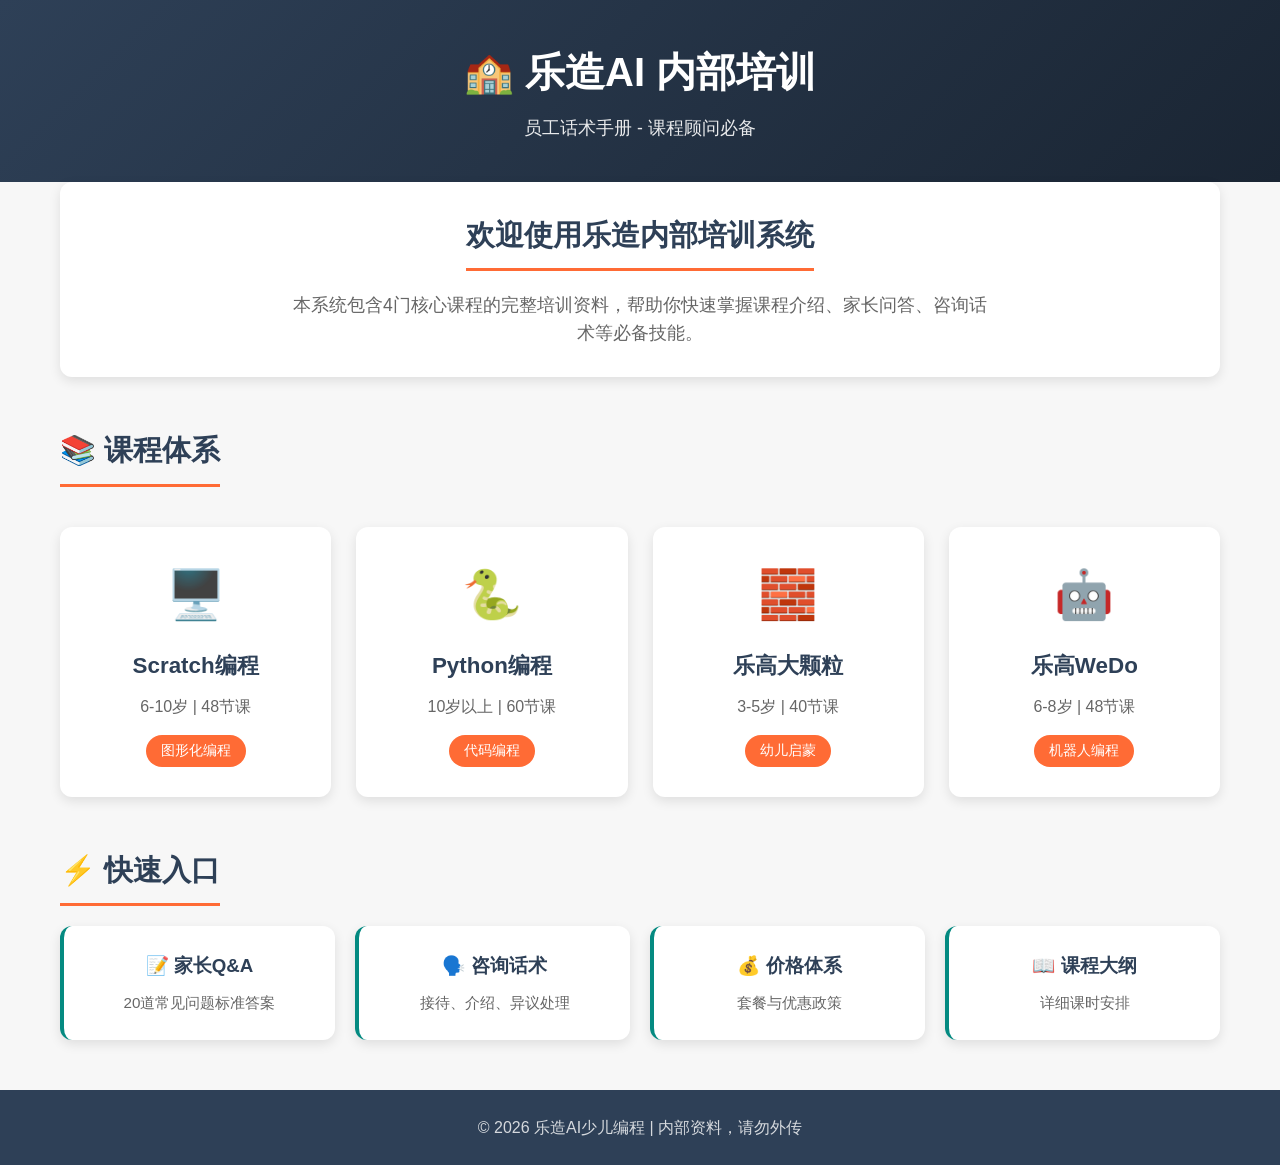
==== index.html @ b11a0d3a "Initial commit: 乐造AI内部培训话术网页" ====
<!DOCTYPE html>
<html lang="zh-CN">
<head>
    <meta charset="UTF-8">
    <meta name="viewport" content="width=device-width, initial-scale=1.0">
    <title>乐造内部培训 - 员工话术手册</title>
    <link rel="stylesheet" href="styles.css">
</head>
<body>
    <header class="header">
        <div class="container">
            <h1>🏫 乐造AI 内部培训</h1>
            <p class="subtitle">员工话术手册 - 课程顾问必备</p>
        </div>
    </header>

    <main class="container">
        <section class="intro">
            <h2>欢迎使用乐造内部培训系统</h2>
            <p>本系统包含4门核心课程的完整培训资料，帮助你快速掌握课程介绍、家长问答、咨询话术等必备技能。</p>
        </section>

        <section class="courses">
            <h2>📚 课程体系</h2>
            <div class="course-grid">
                <a href="scratch.html" class="course-card">
                    <div class="course-icon">🖥️</div>
                    <h3>Scratch编程</h3>
                    <p>6-10岁 | 48节课</p>
                    <span class="tag">图形化编程</span>
                </a>
                <a href="python.html" class="course-card">
                    <div class="course-icon">🐍</div>
                    <h3>Python编程</h3>
                    <p>10岁以上 | 60节课</p>
                    <span class="tag">代码编程</span>
                </a>
                <a href="lego-duplo.html" class="course-card">
                    <div class="course-icon">🧱</div>
                    <h3>乐高大颗粒</h3>
                    <p>3-5岁 | 40节课</p>
                    <span class="tag">幼儿启蒙</span>
                </a>
                <a href="lego-wedo.html" class="course-card">
                    <div class="course-icon">🤖</div>
                    <h3>乐高WeDo</h3>
                    <p>6-8岁 | 48节课</p>
                    <span class="tag">机器人编程</span>
                </a>
            </div>
        </section>

        <section class="quick-links">
            <h2>⚡ 快速入口</h2>
            <div class="link-grid">
                <div class="link-card">
                    <h3>📝 家长Q&A</h3>
                    <p>20道常见问题标准答案</p>
                </div>
                <div class="link-card">
                    <h3>🗣️ 咨询话术</h3>
                    <p>接待、介绍、异议处理</p>
                </div>
                <div class="link-card">
                    <h3>💰 价格体系</h3>
                    <p>套餐与优惠政策</p>
                </div>
                <div class="link-card">
                    <h3>📖 课程大纲</h3>
                    <p>详细课时安排</p>
                </div>
            </div>
        </section>
    </main>

    <footer class="footer">
        <div class="container">
            <p>© 2026 乐造AI少儿编程 | 内部资料，请勿外传</p>
        </div>
    </footer>
</body>
</html>
---- styles.css ----
* {
    margin: 0;
    padding: 0;
    box-sizing: border-box;
}

:root {
    --primary: #FF6B35;
    --secondary: #2E4057;
    --accent: #048A81;
    --light: #F7F7F7;
    --dark: #333;
    --gray: #666;
    --shadow: 0 4px 12px rgba(0,0,0,0.1);
}

body {
    font-family: "Microsoft YaHei", "PingFang SC", sans-serif;
    line-height: 1.6;
    color: var(--dark);
    background: var(--light);
}

.container {
    max-width: 1200px;
    margin: 0 auto;
    padding: 0 20px;
}

/* Header */
.header {
    background: linear-gradient(135deg, var(--secondary) 0%, #1a2533 100%);
    color: white;
    padding: 40px 0;
    text-align: center;
}

.header h1 {
    font-size: 2.5rem;
    margin-bottom: 10px;
}

.header .subtitle {
    font-size: 1.1rem;
    opacity: 0.9;
}

/* Main */
main {
    padding: 40px 20px;
}

section {
    margin-bottom: 50px;
}

section h2 {
    font-size: 1.8rem;
    color: var(--secondary);
    margin-bottom: 20px;
    padding-bottom: 10px;
    border-bottom: 3px solid var(--primary);
    display: inline-block;
}

/* Intro */
.intro {
    background: white;
    padding: 30px;
    border-radius: 12px;
    box-shadow: var(--shadow);
    text-align: center;
}

.intro p {
    color: var(--gray);
    font-size: 1.1rem;
    max-width: 700px;
    margin: 0 auto;
}

/* Course Grid */
.course-grid {
    display: grid;
    grid-template-columns: repeat(auto-fit, minmax(250px, 1fr));
    gap: 25px;
    margin-top: 20px;
}

.course-card {
    background: white;
    padding: 30px;
    border-radius: 12px;
    box-shadow: var(--shadow);
    text-decoration: none;
    color: inherit;
    transition: transform 0.3s, box-shadow 0.3s;
    text-align: center;
}

.course-card:hover {
    transform: translateY(-5px);
    box-shadow: 0 8px 25px rgba(0,0,0,0.15);
}

.course-icon {
    font-size: 3rem;
    margin-bottom: 15px;
}

.course-card h3 {
    font-size: 1.4rem;
    color: var(--secondary);
    margin-bottom: 10px;
}

.course-card p {
    color: var(--gray);
    margin-bottom: 15px;
}

.tag {
    display: inline-block;
    background: var(--primary);
    color: white;
    padding: 5px 15px;
    border-radius: 20px;
    font-size: 0.85rem;
}

/* Quick Links */
.link-grid {
    display: grid;
    grid-template-columns: repeat(auto-fit, minmax(200px, 1fr));
    gap: 20px;
}

.link-card {
    background: white;
    padding: 25px;
    border-radius: 12px;
    box-shadow: var(--shadow);
    text-align: center;
    border-left: 4px solid var(--accent);
}

.link-card h3 {
    color: var(--secondary);
    margin-bottom: 10px;
}

.link-card p {
    color: var(--gray);
    font-size: 0.95rem;
}

/* Footer */
.footer {
    background: var(--secondary);
    color: white;
    text-align: center;
    padding: 25px 0;
    margin-top: 50px;
}

.footer p {
    opacity: 0.8;
}

/* Course Detail Page */
.nav-bar {
    background: white;
    padding: 15px 0;
    box-shadow: 0 2px 8px rgba(0,0,0,0.08);
    position: sticky;
    top: 0;
    z-index: 100;
}

.nav-bar .container {
    display: flex;
    justify-content: space-between;
    align-items: center;
}

.nav-links {
    display: flex;
    gap: 20px;
}

.nav-links a {
    text-decoration: none;
    color: var(--secondary);
    font-weight: 500;
    padding: 8px 15px;
    border-radius: 6px;
    transition: background 0.2s;
}

.nav-links a:hover,
.nav-links a.active {
    background: var(--primary);
    color: white;
}

.back-link {
    color: var(--primary);
    text-decoration: none;
    font-weight: 500;
}

.back-link:hover {
    text-decoration: underline;
}

/* Content Sections */
.content-section {
    background: white;
    padding: 30px;
    border-radius: 12px;
    box-shadow: var(--shadow);
    margin-bottom: 30px;
}

.content-section h2 {
    font-size: 1.5rem;
    color: var(--secondary);
    margin-bottom: 20px;
    padding-bottom: 10px;
    border-bottom: 2px solid var(--accent);
}

.content-section h3 {
    font-size: 1.2rem;
    color: var(--primary);
    margin: 25px 0 15px;
}

/* Tables */
table {
    width: 100%;
    border-collapse: collapse;
    margin: 15px 0;
}

th, td {
    padding: 12px 15px;
    text-align: left;
    border-bottom: 1px solid #eee;
}

th {
    background: var(--secondary);
    color: white;
    font-weight: 500;
}

tr:hover {
    background: #f9f9f9;
}

/* QA List */
.qa-item {
    margin-bottom: 20px;
    padding: 20px;
    background: var(--light);
    border-radius: 8px;
    border-left: 4px solid var(--accent);
}

.qa-item .question {
    font-weight: 600;
    color: var(--secondary);
    margin-bottom: 10px;
}

.qa-item .answer {
    color: var(--gray);
    line-height: 1.8;
}

/* Speech Cards */
.speech-card {
    background: #fff9f0;
    padding: 20px;
    border-radius: 8px;
    margin-bottom: 15px;
    border-left: 4px solid var(--primary);
}

.speech-card h4 {
    color: var(--primary);
    margin-bottom: 10px;
}

.speech-card p {
    color: var(--gray);
    font-style: italic;
}

/* Tags */
.tag-blue { background: #3498db; }
.tag-green { background: #27ae60; }
.tag-purple { background: #9b59b6; }
.tag-orange { background: #e67e22; }

/* Price Cards */
.price-grid {
    display: grid;
    grid-template-columns: repeat(auto-fit, minmax(200px, 1fr));
    gap: 20px;
}

.price-card {
    background: white;
    padding: 25px;
    border-radius: 12px;
    box-shadow: var(--shadow);
    text-align: center;
    border: 2px solid transparent;
    transition: border-color 0.3s;
}

.price-card:hover {
    border-color: var(--primary);
}

.price-card.featured {
    border-color: var(--primary);
    position: relative;
}

.price-card.featured::before {
    content: "推荐";
    position: absolute;
    top: -12px;
    left: 50%;
    transform: translateX(-50%);
    background: var(--primary);
    color: white;
    padding: 3px 15px;
    border-radius: 12px;
    font-size: 0.8rem;
}

.price-card h3 {
    color: var(--secondary);
    margin-bottom: 10px;
}

.price-card .price {
    font-size: 2rem;
    color: var(--primary);
    font-weight: bold;
    margin: 15px 0;
}

.price-card .price span {
    font-size: 1rem;
    color: var(--gray);
}

.price-card ul {
    list-style: none;
    text-align: left;
    margin: 15px 0;
}

.price-card li {
    padding: 8px 0;
    border-bottom: 1px solid #eee;
    color: var(--gray);
}

.price-card li::before {
    content: "✓ ";
    color: var(--accent);
    font-weight: bold;
}

/* Responsive */
@media (max-width: 768px) {
    .header h1 {
        font-size: 1.8rem;
    }
    
    .nav-bar .container {
        flex-direction: column;
        gap: 15px;
    }
    
    .nav-links {
        flex-wrap: wrap;
        justify-content: center;
    }
    
    .course-grid,
    .link-grid,
    .price-grid {
        grid-template-columns: 1fr;
    }
}
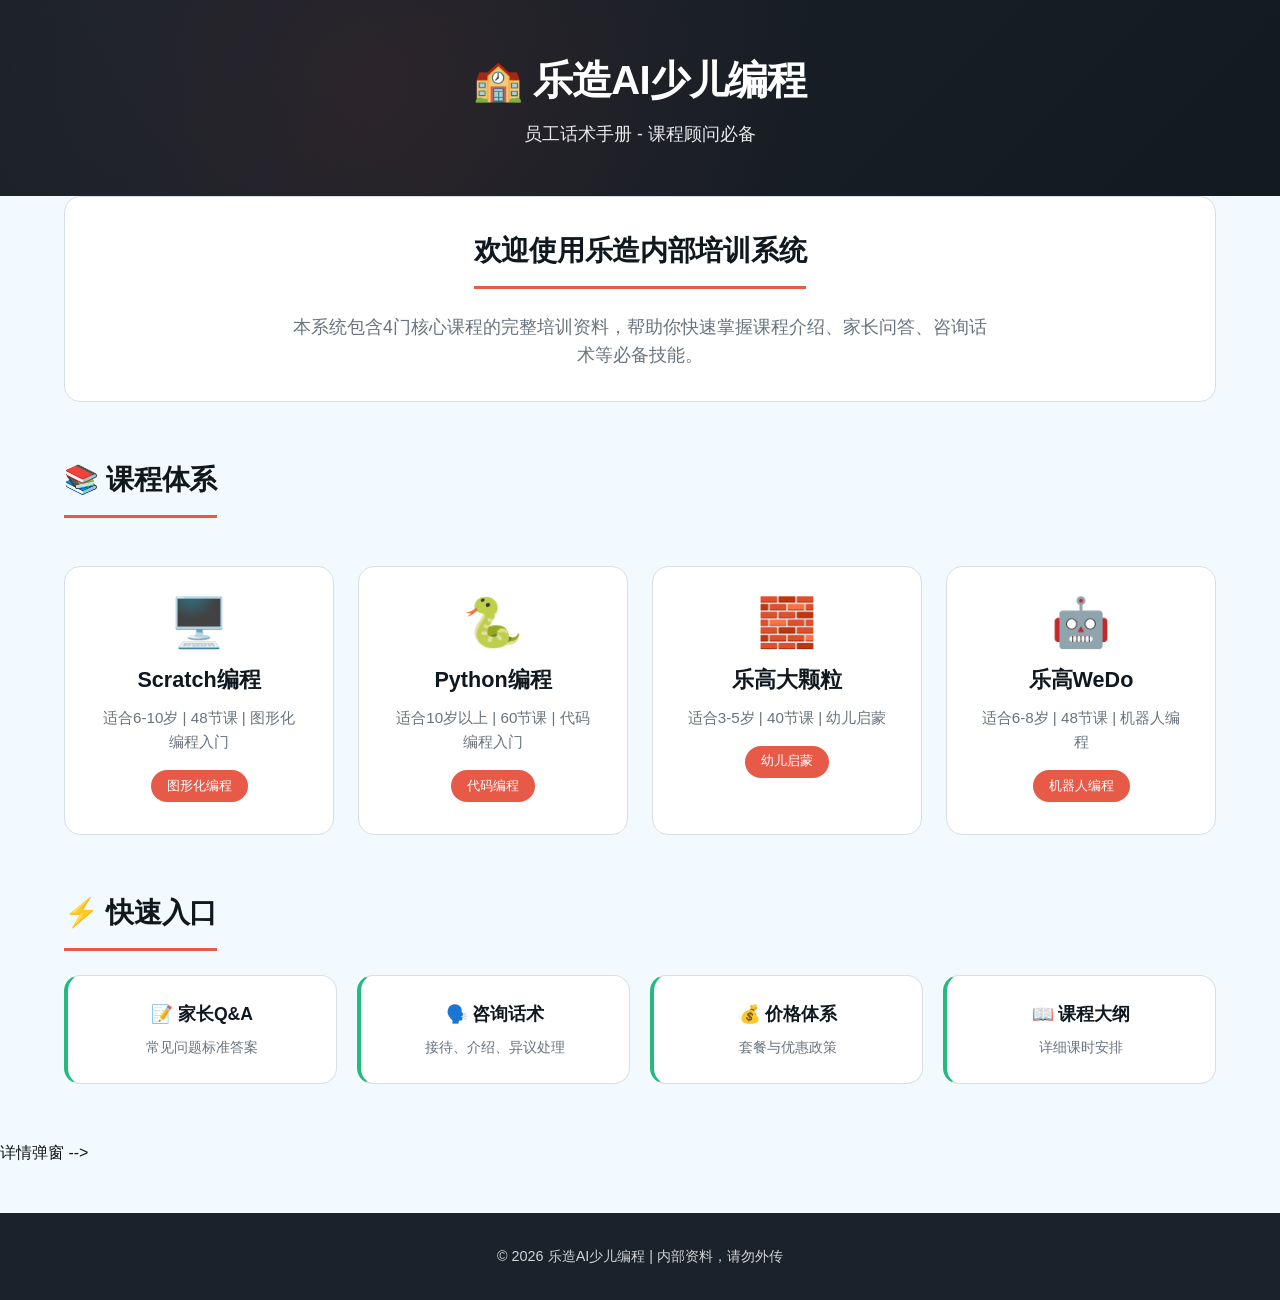
==== commit ef56183c: "feat: 组件化网站系统 - 支持后台编辑和主题切换" ====
--- a/index.html
+++ b/index.html
@@ -3,13 +3,14 @@
 <head>
     <meta charset="UTF-8">
     <meta name="viewport" content="width=device-width, initial-scale=1.0">
-    <title>乐造内部培训 - 员工话术手册</title>
+    <title id="page-title">加载中...</title>
+    <link rel="stylesheet" href="themes.css">
     <link rel="stylesheet" href="styles.css">
 </head>
 <body>
     <header class="header">
         <div class="container">
-            <h1>🏫 乐造AI 内部培训</h1>
+            <h1>🏫 <span id="org-name">加载中...</span></h1>
             <p class="subtitle">员工话术手册 - 课程顾问必备</p>
         </div>
     </header>
@@ -17,55 +18,32 @@
     <main class="container">
         <section class="intro">
             <h2>欢迎使用乐造内部培训系统</h2>
-            <p>本系统包含4门核心课程的完整培训资料，帮助你快速掌握课程介绍、家长问答、咨询话术等必备技能。</p>
+            <p>本系统包含<span id="course-count">0</span>门核心课程的完整培训资料，帮助你快速掌握课程介绍、家长问答、咨询话术等必备技能。</p>
         </section>
 
         <section class="courses">
             <h2>📚 课程体系</h2>
-            <div class="course-grid">
-                <a href="scratch.html" class="course-card">
-                    <div class="course-icon">🖥️</div>
-                    <h3>Scratch编程</h3>
-                    <p>6-10岁 | 48节课</p>
-                    <span class="tag">图形化编程</span>
-                </a>
-                <a href="python.html" class="course-card">
-                    <div class="course-icon">🐍</div>
-                    <h3>Python编程</h3>
-                    <p>10岁以上 | 60节课</p>
-                    <span class="tag">代码编程</span>
-                </a>
-                <a href="lego-duplo.html" class="course-card">
-                    <div class="course-icon">🧱</div>
-                    <h3>乐高大颗粒</h3>
-                    <p>3-5岁 | 40节课</p>
-                    <span class="tag">幼儿启蒙</span>
-                </a>
-                <a href="lego-wedo.html" class="course-card">
-                    <div class="course-icon">🤖</div>
-                    <h3>乐高WeDo</h3>
-                    <p>6-8岁 | 48节课</p>
-                    <span class="tag">机器人编程</span>
-                </a>
+            <div class="course-grid" id="course-grid">
+                <!-- 课程卡片由 JavaScript 动态生成 -->
             </div>
         </section>
 
         <section class="quick-links">
             <h2>⚡ 快速入口</h2>
             <div class="link-grid">
-                <div class="link-card">
+                <div class="link-card" onclick="showCourse('scratch')">
                     <h3>📝 家长Q&A</h3>
-                    <p>20道常见问题标准答案</p>
-                </div>
-                <div class="link-card">
+                    <p>常见问题标准答案</p>
+                </div>
+                <div class="link-card" onclick="showCourse('scratch')">
                     <h3>🗣️ 咨询话术</h3>
                     <p>接待、介绍、异议处理</p>
                 </div>
-                <div class="link-card">
+                <div class="link-card" onclick="showCourse('python')">
                     <h3>💰 价格体系</h3>
                     <p>套餐与优惠政策</p>
                 </div>
-                <div class="link-card">
+                <div class="link-card" onclick="showCourse('lego-wedo')">
                     <h3>📖 课程大纲</h3>
                     <p>详细课时安排</p>
                 </div>
@@ -73,10 +51,184 @@
         </section>
     </main>
 
+详情弹窗 -->
+    <div id    <!-- 课程="course-modal" class="modal">
+        <div class="modal-content">
+            <span class="close" onclick="closeModal()">&times;</span>
+            <div id="modal-body">
+                <!-- 课程详情由 JavaScript 动态生成 -->
+            </div>
+        </div>
+    </div>
+
     <footer class="footer">
         <div class="container">
-            <p>© 2026 乐造AI少儿编程 | 内部资料，请勿外传</p>
+            <p>© 2026 <span id="footer-org">加载中...</span> | 内部资料，请勿外传</p>
         </div>
     </footer>
+
+    <!-- 引入数据文件 -->
+    <script src="data.js"></script>
+    
+    <script>
+        // 初始化页面
+        function init() {
+            // 优先从 localStorage 读取数据
+            const savedData = localStorage.getItem('lezao_site_data');
+            if (savedData) {
+                try {
+                    siteData = JSON.parse(savedData);
+                } catch(e) {
+                    console.log('读取保存数据失败，使用默认数据');
+                }
+            }
+            
+            // 应用主题
+            const theme = (siteData.site && siteData.site.theme) || 'orange';
+            document.documentElement.setAttribute('data-theme', theme);
+            
+            // 设置网站基本信息
+            document.getElementById('page-title').textContent = siteData.site.title;
+            document.getElementById('org-name').textContent = siteData.site.orgName;
+            document.getElementById('footer-org').textContent = siteData.site.orgName;
+            
+            // 设置课程数量
+            const courseCount = Object.keys(siteData.courses).length;
+            document.getElementById('course-count').textContent = courseCount;
+            
+            // 渲染课程卡片
+            renderCourseGrid();
+        }
+
+        // 渲染课程网格
+        function renderCourseGrid() {
+            const grid = document.getElementById('course-grid');
+            const courses = siteData.courses;
+            
+            let html = '';
+            for (const key in courses) {
+                const course = courses[key];
+                html += `
+                    <a href="javascript:void(0)" class="course-card" onclick="showCourse('${course.id}')">
+                        <div class="course-icon">${course.icon}</div>
+                        <h3>${course.title}</h3>
+                        <p>${course.subtitle}</p>
+                        <span class="tag">${getTagById(course.id)}</span>
+                    </a>
+                `;
+            }
+            grid.innerHTML = html;
+        }
+
+        // 根据课程ID获取标签
+        function getTagById(id) {
+            const tags = {
+                'scratch': '图形化编程',
+                'python': '代码编程',
+                'lego-duplo': '幼儿启蒙',
+                'lego-wedo': '机器人编程'
+            };
+            return tags[id] || '其他';
+        }
+
+        // 显示课程详情
+        function showCourse(courseId) {
+            const course = siteData.courses[courseId];
+            if (!course) return;
+            
+            const modal = document.getElementById('modal-body');
+            
+            let html = `
+                <div class="course-detail">
+                    <div class="detail-header">
+                        <span class="detail-icon">${course.icon}</span>
+                        <div>
+                            <h2>${course.title}</h2>
+                            <p class="detail-subtitle">${course.subtitle}</p>
+                        </div>
+                    </div>
+                    
+                    <div class="detail-section">
+                        <h3>📝 课程介绍</h3>
+                        <p class="course-desc">${course.desc}</p>
+                    </div>
+                    
+                    <div class="detail-section">
+                        <h3>❓ 家长Q&A</h3>
+                        <div class="qa-list">
+            `;
+            
+            course.qa.forEach((item, index) => {
+                html += `
+                    <div class="qa-item">
+                        <p class="qa-q"><strong>Q${index + 1}：</strong>${item.q}</p>
+                        <p class="qa-a"><strong>A：</strong>${item.a}</p>
+                    </div>
+                `;
+            });
+            
+            html += `
+                        </div>
+                    </div>
+                    
+                    <div class="detail-section">
+                        <h3>💰 价格体系</h3>
+                        <div class="price-grid">
+            `;
+            
+            course.prices.forEach((price, index) => {
+                const label = course.priceLabels ? course.priceLabels[index] : `方案${index + 1}`;
+                html += `
+                    <div class="price-card">
+                        <span class="price-label">${label}</span>
+                        <span class="price-value">${price}</span>
+                    </div>
+                `;
+            });
+            
+            html += `
+                        </div>
+                    </div>
+                    
+                    <div class="detail-section">
+                        <h3>🗣️ 咨询话术</h3>
+                        <div class="speech-list">
+                            <div class="speech-item">
+                                <span class="speech-label">接待话术</span>
+                                <p>${course.speech.welcome}</p>
+                            </div>
+                            <div class="speech-item">
+                                <span class="speech-label">课程介绍</span>
+                                <p>${course.speech.intro}</p>
+                            </div>
+                            <div class="speech-item">
+                                <span class="speech-label">处理异议</span>
+                                <p>${course.speech.objection}</p>
+                            </div>
+                        </div>
+                    </div>
+                </div>
+            `;
+            
+            modal.innerHTML = html;
+            document.getElementById('course-modal').style.display = 'block';
+        }
+
+        // 关闭弹窗
+        function closeModal() {
+            document.getElementById('course-modal').style.display = 'none';
+        }
+
+        // 点击弹窗外部关闭
+        window.onclick = function(event) {
+            const modal = document.getElementById('course-modal');
+            if (event.target == modal) {
+                modal.style.display = 'none';
+            }
+        }
+
+        // 页面加载完成后初始化
+        window.onload = init;
+    </script>
 </body>
 </html>
--- a/themes.css
+++ b/themes.css
@@ -0,0 +1,125 @@
+/* 
+  乐造网站 - 现代主题系统 v2
+  使用 oklch() 颜色空间，遵循 SuperDesign 规范
+*/
+
+/* 主题1: 活力橙 (现代渐变) */
+[data-theme="orange"] {
+    --primary: oklch(65% 0.18 30);
+    --primary-foreground: oklch(100% 0 0);
+    --secondary: oklch(25% 0.02 250);
+    --accent: oklch(70% 0.15 160);
+    --background: oklch(98% 0.01 240);
+    --surface: oklch(100% 0 0);
+    --surface-hover: oklch(97% 0.02 240);
+    --foreground: oklch(20% 0.02 250);
+    --muted: oklch(55% 0.02 250);
+    --border: oklch(90% 0.01 240);
+    --radius: 1rem;
+    --shadow: oklch(25% 0.02 250 / 0.1);
+    --shadow-hover: oklch(25% 0.02 250 / 0.15);
+    --font-sans: "Plus Jakarta Sans", "Microsoft YaHei", sans-serif;
+}
+
+/* 主题2: 科技绿 */
+[data-theme="green"] {
+    --primary: oklch(72% 0.18 150);
+    --primary-foreground: oklch(100% 0 0);
+    --secondary: oklch(22% 0.02 170);
+    --accent: oklch(60% 0.15 250);
+    --background: oklch(97% 0.02 160);
+    --surface: oklch(100% 0 0);
+    --surface-hover: oklch(96% 0.02 160);
+    --foreground: oklch(20% 0.02 170);
+    --muted: oklch(50% 0.02 170);
+    --border: oklch(90% 0.01 160);
+    --radius: 0.5rem;
+    --shadow: oklch(22% 0.02 170 / 0.08);
+    --shadow-hover: oklch(22% 0.02 170 / 0.12);
+    --font-sans: "Plus Jakarta Sans", "Microsoft YaHei", sans-serif;
+}
+
+/* 主题3: 商务蓝 */
+[data-theme="blue"] {
+    --primary: oklch(58% 0.22 250);
+    --primary-foreground: oklch(100% 0 0);
+    --secondary: oklch(22% 0.02 250);
+    --accent: oklch(65% 0.18 280);
+    --background: oklch(97% 0.01 230);
+    --surface: oklch(100% 0 0);
+    --surface-hover: oklch(96% 0.01 230);
+    --foreground: oklch(20% 0.02 250);
+    --muted: oklch(55% 0.02 250);
+    --border: oklch(88% 0.01 230);
+    --radius: 0.625rem;
+    --shadow: oklch(22% 0.02 250 / 0.08);
+    --shadow-hover: oklch(22% 0.02 250 / 0.12);
+    --font-sans: "Inter", "Microsoft YaHei", sans-serif;
+}
+
+/* 主题4: 清新紫 */
+[data-theme="purple"] {
+    --primary: oklch(70% 0.2 300);
+    --primary-foreground: oklch(100% 0 0);
+    --secondary: oklch(28% 0.02 290);
+    --accent: oklch(68% 0.18 330);
+    --background: oklch(97% 0.01 280);
+    --surface: oklch(100% 0 0);
+    --surface-hover: oklch(96% 0.01 280);
+    --foreground: oklch(22% 0.02 290);
+    --muted: oklch(52% 0.02 290);
+    --border: oklch(90% 0.01 280);
+    --radius: 1.25rem;
+    --shadow: oklch(28% 0.02 290 / 0.1);
+    --shadow-hover: oklch(28% 0.02 290 / 0.15);
+    --font-sans: "DM Sans", "Microsoft YaHei", sans-serif;
+}
+
+/* 主题5: 幼儿粉 */
+[data-theme="pink"] {
+    --primary: oklch(75% 0.2 340);
+    --primary-foreground: oklch(25% 0.02 340);
+    --secondary: oklch(45% 0.02 340);
+    --accent: oklch(80% 0.15 45);
+    --background: oklch(97% 0.01 320);
+    --surface: oklch(100% 0 0);
+    --surface-hover: oklch(96% 0.01 320);
+    --foreground: oklch(30% 0.02 340);
+    --muted: oklch(55% 0.02 340);
+    --border: oklch(92% 0.01 320);
+    --radius: 1.5rem;
+    --shadow: oklch(45% 0.02 340 / 0.08);
+    --shadow-hover: oklch(45% 0.02 340 / 0.12);
+    --font-sans: "Nunito", "Microsoft YaHei", sans-serif;
+}
+
+/* 引入 Google Fonts */
+@import url('https://fonts.googleapis.com/css2?family=DM+Sans:wght@400;500;600;700&family=Inter:wght@400;500;600;700&family=Nunito:wght@400;600;700&family=Plus+Jakarta+Sans:wght@400;500;600;700&display=swap');
+
+/* CSS 变量默认值 */
+:root {
+    --primary: oklch(65% 0.18 30);
+    --primary-foreground: oklch(100% 0 0);
+    --secondary: oklch(25% 0.02 250);
+    --accent: oklch(70% 0.15 160);
+    --background: oklch(98% 0.01 240);
+    --surface: oklch(100% 0 0);
+    --surface-hover: oklch(97% 0.02 240);
+    --foreground: oklch(20% 0.02 250);
+    --muted: oklch(55% 0.02 250);
+    --border: oklch(90% 0.01 240);
+    --radius: 1rem;
+    --shadow: oklch(25% 0.02 250 / 0.1);
+    --shadow-hover: oklch(25% 0.02 250 / 0.15);
+    --font-sans: "Plus Jakarta Sans", "Microsoft YaHei", sans-serif;
+}
+
+/* 过渡动画 */
+*, *::before, *::after {
+    transition: 
+        background-color 200ms ease,
+        color 200ms ease,
+        border-color 200ms ease,
+        box-shadow 200ms ease,
+        transform 200ms ease;
+}
--- a/styles.css
+++ b/styles.css
@@ -1,397 +1,425 @@
-* {
+/*
+  乐造网站样式 v2
+  遵循 SuperDesign 规范
+*/
+
+/* ====== 基础重置 ====== */
+*, *::before, *::after {
     margin: 0;
     padding: 0;
     box-sizing: border-box;
 }
 
-:root {
-    --primary: #FF6B35;
-    --secondary: #2E4057;
-    --accent: #048A81;
-    --light: #F7F7F7;
-    --dark: #333;
-    --gray: #666;
-    --shadow: 0 4px 12px rgba(0,0,0,0.1);
+html {
+    font-size: 16px;
+    -webkit-font-smoothing: antialiased;
+    -moz-osx-font-smoothing: grayscale;
 }
 
 body {
-    font-family: "Microsoft YaHei", "PingFang SC", sans-serif;
+    font-family: var(--font-sans);
     line-height: 1.6;
-    color: var(--dark);
-    background: var(--light);
-}
-
+    color: var(--foreground);
+    background: var(--background);
+    min-height: 100vh;
+}
+
+/* ====== 布局容器 ====== */
 .container {
     max-width: 1200px;
     margin: 0 auto;
-    padding: 0 20px;
-}
-
-/* Header */
+    padding: 0 1.5rem;
+}
+
+/* ====== 头部 ====== */
 .header {
-    background: linear-gradient(135deg, var(--secondary) 0%, #1a2533 100%);
+    background: linear-gradient(135deg, var(--secondary) 0%, color-mix(in oklch, var(--secondary), black 15%) 100%);
     color: white;
-    padding: 40px 0;
-    text-align: center;
+    padding: 3rem 0;
+    text-align: center;
+    position: relative;
+    overflow: hidden;
+}
+
+.header::before {
+    content: '';
+    position: absolute;
+    top: 0;
+    left: 0;
+    right: 0;
+    bottom: 0;
+    background: radial-gradient(circle at 30% 50%, color-mix(in oklch, var(--primary), transparent 70%) 0%, transparent 50%);
+    opacity: 0.3;
+}
+
+.header > .container {
+    position: relative;
+    z-index: 1;
 }
 
 .header h1 {
     font-size: 2.5rem;
-    margin-bottom: 10px;
+    font-weight: 700;
+    margin-bottom: 0.5rem;
+    letter-spacing: -0.02em;
 }
 
 .header .subtitle {
     font-size: 1.1rem;
     opacity: 0.9;
-}
-
-/* Main */
+    font-weight: 400;
+}
+
+/* ====== 主要内容 ====== */
 main {
-    padding: 40px 20px;
+    padding: 3rem 1.5rem;
 }
 
 section {
-    margin-bottom: 50px;
+    margin-bottom: 3.5rem;
 }
 
 section h2 {
-    font-size: 1.8rem;
-    color: var(--secondary);
-    margin-bottom: 20px;
-    padding-bottom: 10px;
+    font-size: 1.75rem;
+    font-weight: 700;
+    color: var(--foreground);
+    margin-bottom: 1.5rem;
+    padding-bottom: 0.75rem;
     border-bottom: 3px solid var(--primary);
     display: inline-block;
-}
-
-/* Intro */
+    letter-spacing: -0.01em;
+}
+
+/* ====== 介绍区块 ====== */
 .intro {
-    background: white;
-    padding: 30px;
-    border-radius: 12px;
+    background: var(--surface);
+    padding: 2rem;
+    border-radius: var(--radius);
     box-shadow: var(--shadow);
     text-align: center;
+    border: 1px solid var(--border);
 }
 
 .intro p {
-    color: var(--gray);
+    color: var(--muted);
     font-size: 1.1rem;
     max-width: 700px;
     margin: 0 auto;
 }
 
-/* Course Grid */
+/* ====== 课程网格 ====== */
 .course-grid {
     display: grid;
-    grid-template-columns: repeat(auto-fit, minmax(250px, 1fr));
-    gap: 25px;
-    margin-top: 20px;
+    grid-template-columns: repeat(auto-fit, minmax(260px, 1fr));
+    gap: 1.5rem;
+    margin-top: 1.5rem;
 }
 
 .course-card {
-    background: white;
-    padding: 30px;
-    border-radius: 12px;
+    background: var(--surface);
+    padding: 2rem;
+    border-radius: var(--radius);
     box-shadow: var(--shadow);
     text-decoration: none;
     color: inherit;
-    transition: transform 0.3s, box-shadow 0.3s;
-    text-align: center;
+    border: 1px solid var(--border);
+    display: flex;
+    flex-direction: column;
+    align-items: center;
+    text-align: center;
+    cursor: pointer;
+    /* Animation: 200ms [Y0→-4, shadow↗] */
+    transform: translateY(0);
+    transition: transform 200ms ease, box-shadow 200ms ease, border-color 200ms ease;
 }
 
 .course-card:hover {
-    transform: translateY(-5px);
-    box-shadow: 0 8px 25px rgba(0,0,0,0.15);
+    transform: translateY(-4px);
+    box-shadow: var(--shadow-hover);
+    border-color: var(--primary);
 }
 
 .course-icon {
     font-size: 3rem;
-    margin-bottom: 15px;
+    margin-bottom: 1rem;
+    line-height: 1;
 }
 
 .course-card h3 {
-    font-size: 1.4rem;
-    color: var(--secondary);
-    margin-bottom: 10px;
+    font-size: 1.35rem;
+    font-weight: 600;
+    color: var(--foreground);
+    margin-bottom: 0.5rem;
 }
 
 .course-card p {
-    color: var(--gray);
-    margin-bottom: 15px;
+    color: var(--muted);
+    font-size: 0.95rem;
+    margin-bottom: 1rem;
 }
 
 .tag {
     display: inline-block;
     background: var(--primary);
-    color: white;
-    padding: 5px 15px;
-    border-radius: 20px;
-    font-size: 0.85rem;
-}
-
-/* Quick Links */
+    color: var(--primary-foreground);
+    padding: 0.35rem 1rem;
+    border-radius: 999px;
+    font-size: 0.8rem;
+    font-weight: 500;
+}
+
+/* ====== 快捷入口 ====== */
 .link-grid {
     display: grid;
     grid-template-columns: repeat(auto-fit, minmax(200px, 1fr));
-    gap: 20px;
+    gap: 1.25rem;
 }
 
 .link-card {
-    background: white;
-    padding: 25px;
-    border-radius: 12px;
+    background: var(--surface);
+    padding: 1.5rem;
+    border-radius: var(--radius);
     box-shadow: var(--shadow);
     text-align: center;
+    border: 1px solid var(--border);
     border-left: 4px solid var(--accent);
+    cursor: pointer;
+    transition: transform 200ms ease, box-shadow 200ms ease;
+}
+
+.link-card:hover {
+    transform: translateY(-2px);
+    box-shadow: var(--shadow-hover);
 }
 
 .link-card h3 {
-    color: var(--secondary);
-    margin-bottom: 10px;
+    font-size: 1.1rem;
+    font-weight: 600;
+    color: var(--foreground);
+    margin-bottom: 0.5rem;
 }
 
 .link-card p {
-    color: var(--gray);
+    font-size: 0.9rem;
+    color: var(--muted);
+}
+
+/* ====== 弹窗 ====== */
+.modal {
+    display: none;
+    position: fixed;
+    z-index: 1000;
+    left: 0;
+    top: 0;
+    width: 100%;
+    height: 100%;
+    background-color: rgba(0, 0, 0, 0.5);
+    backdrop-filter: blur(4px);
+    /* Animation: fadeIn 300ms */
+    animation: fadeIn 300ms ease-out;
+}
+
+@keyframes fadeIn {
+    from { opacity: 0; }
+    to { opacity: 1; }
+}
+
+.modal-content {
+    background-color: var(--surface);
+    margin: 5% auto;
+    border-radius: var(--radius);
+    width: 90%;
+    max-width: 800px;
+    max-height: 85vh;
+    overflow-y: auto;
+    position: relative;
+    box-shadow: var(--shadow-hover);
+    /* Animation: slideIn 350ms */
+    animation: slideIn 350ms ease-out;
+}
+
+@keyframes slideIn {
+    from { transform: translateY(-30px); opacity: 0; }
+    to { transform: translateY(0); opacity: 1; }
+}
+
+.close {
+    position: absolute;
+    top: 1rem;
+    right: 1.5rem;
+    font-size: 2rem;
+    font-weight: 300;
+    color: var(--muted);
+    cursor: pointer;
+    z-index: 10;
+    line-height: 1;
+}
+
+.close:hover {
+    color: var(--primary);
+}
+
+/* ====== 课程详情 ====== */
+.course-detail {
+    padding: 2rem;
+}
+
+.detail-header {
+    display: flex;
+    align-items: center;
+    gap: 1.5rem;
+    margin-bottom: 2rem;
+    padding-bottom: 1.5rem;
+    border-bottom: 2px solid var(--border);
+}
+
+.detail-icon {
+    font-size: 4rem;
+    line-height: 1;
+}
+
+.detail-header h2 {
+    font-size: 2rem;
+    font-weight: 700;
+    color: var(--foreground);
+    margin-bottom: 0.25rem;
+    border: none;
+    padding: 0;
+}
+
+.detail-subtitle {
+    color: var(--muted);
+    font-size: 1.1rem;
+}
+
+.detail-section {
+    margin-bottom: 2rem;
+}
+
+.detail-section h3 {
+    font-size: 1.25rem;
+    font-weight: 600;
+    color: var(--foreground);
+    margin-bottom: 1rem;
+    padding-bottom: 0.5rem;
+    border-bottom: 2px solid var(--accent);
+}
+
+.course-desc {
+    font-size: 1.05rem;
+    line-height: 1.8;
+    color: var(--muted);
+    background: var(--background);
+    padding: 1.25rem;
+    border-radius: var(--radius);
+    border-left: 4px solid var(--primary);
+}
+
+/* ====== Q&A 列表 ====== */
+.qa-list .qa-item {
+    background: var(--background);
+    padding: 1.25rem;
+    border-radius: var(--radius);
+    margin-bottom: 1rem;
+    border-left: 4px solid var(--accent);
+}
+
+.qa-q {
+    font-weight: 600;
+    color: var(--foreground);
+    margin-bottom: 0.75rem;
+}
+
+.qa-a {
+    color: var(--muted);
+    line-height: 1.7;
+}
+
+/* ====== 价格网格 ====== */
+.price-grid {
+    display: grid;
+    grid-template-columns: repeat(auto-fit, minmax(180px, 1fr));
+    gap: 1rem;
+}
+
+.price-card {
+    background: var(--surface);
+    padding: 1.5rem;
+    border-radius: var(--radius);
+    box-shadow: var(--shadow);
+    text-align: center;
+    border: 2px solid var(--border);
+    transition: border-color 200ms ease;
+}
+
+.price-card:hover {
+    border-color: var(--primary);
+}
+
+.price-label {
+    display: block;
+    font-weight: 600;
+    color: var(--foreground);
+    margin-bottom: 0.5rem;
     font-size: 0.95rem;
 }
 
-/* Footer */
+.price-value {
+    display: block;
+    font-size: 1.75rem;
+    font-weight: 700;
+    color: var(--primary);
+}
+
+/* ====== 话术列表 ====== */
+.speech-list {
+    display: flex;
+    flex-direction: column;
+    gap: 1rem;
+}
+
+.speech-item {
+    background: color-mix(in oklch, var(--primary) 8%, var(--surface));
+    padding: 1.25rem;
+    border-radius: var(--radius);
+    border-left: 4px solid var(--primary);
+}
+
+.speech-label {
+    display: block;
+    font-weight: 600;
+    color: var(--primary);
+    margin-bottom: 0.5rem;
+    font-size: 0.9rem;
+}
+
+.speech-item p {
+    color: var(--muted);
+    line-height: 1.7;
+}
+
+/* ====== 底部 ====== */
 .footer {
     background: var(--secondary);
     color: white;
     text-align: center;
-    padding: 25px 0;
-    margin-top: 50px;
+    padding: 2rem 0;
+    margin-top: 3rem;
 }
 
 .footer p {
     opacity: 0.8;
-}
-
-/* Course Detail Page */
-.nav-bar {
-    background: white;
-    padding: 15px 0;
-    box-shadow: 0 2px 8px rgba(0,0,0,0.08);
-    position: sticky;
-    top: 0;
-    z-index: 100;
-}
-
-.nav-bar .container {
-    display: flex;
-    justify-content: space-between;
-    align-items: center;
-}
-
-.nav-links {
-    display: flex;
-    gap: 20px;
-}
-
-.nav-links a {
-    text-decoration: none;
-    color: var(--secondary);
-    font-weight: 500;
-    padding: 8px 15px;
-    border-radius: 6px;
-    transition: background 0.2s;
-}
-
-.nav-links a:hover,
-.nav-links a.active {
-    background: var(--primary);
-    color: white;
-}
-
-.back-link {
-    color: var(--primary);
-    text-decoration: none;
-    font-weight: 500;
-}
-
-.back-link:hover {
-    text-decoration: underline;
-}
-
-/* Content Sections */
-.content-section {
-    background: white;
-    padding: 30px;
-    border-radius: 12px;
-    box-shadow: var(--shadow);
-    margin-bottom: 30px;
-}
-
-.content-section h2 {
-    font-size: 1.5rem;
-    color: var(--secondary);
-    margin-bottom: 20px;
-    padding-bottom: 10px;
-    border-bottom: 2px solid var(--accent);
-}
-
-.content-section h3 {
-    font-size: 1.2rem;
-    color: var(--primary);
-    margin: 25px 0 15px;
-}
-
-/* Tables */
-table {
-    width: 100%;
-    border-collapse: collapse;
-    margin: 15px 0;
-}
-
-th, td {
-    padding: 12px 15px;
-    text-align: left;
-    border-bottom: 1px solid #eee;
-}
-
-th {
-    background: var(--secondary);
-    color: white;
-    font-weight: 500;
-}
-
-tr:hover {
-    background: #f9f9f9;
-}
-
-/* QA List */
-.qa-item {
-    margin-bottom: 20px;
-    padding: 20px;
-    background: var(--light);
-    border-radius: 8px;
-    border-left: 4px solid var(--accent);
-}
-
-.qa-item .question {
-    font-weight: 600;
-    color: var(--secondary);
-    margin-bottom: 10px;
-}
-
-.qa-item .answer {
-    color: var(--gray);
-    line-height: 1.8;
-}
-
-/* Speech Cards */
-.speech-card {
-    background: #fff9f0;
-    padding: 20px;
-    border-radius: 8px;
-    margin-bottom: 15px;
-    border-left: 4px solid var(--primary);
-}
-
-.speech-card h4 {
-    color: var(--primary);
-    margin-bottom: 10px;
-}
-
-.speech-card p {
-    color: var(--gray);
-    font-style: italic;
-}
-
-/* Tags */
-.tag-blue { background: #3498db; }
-.tag-green { background: #27ae60; }
-.tag-purple { background: #9b59b6; }
-.tag-orange { background: #e67e22; }
-
-/* Price Cards */
-.price-grid {
-    display: grid;
-    grid-template-columns: repeat(auto-fit, minmax(200px, 1fr));
-    gap: 20px;
-}
-
-.price-card {
-    background: white;
-    padding: 25px;
-    border-radius: 12px;
-    box-shadow: var(--shadow);
-    text-align: center;
-    border: 2px solid transparent;
-    transition: border-color 0.3s;
-}
-
-.price-card:hover {
-    border-color: var(--primary);
-}
-
-.price-card.featured {
-    border-color: var(--primary);
-    position: relative;
-}
-
-.price-card.featured::before {
-    content: "推荐";
-    position: absolute;
-    top: -12px;
-    left: 50%;
-    transform: translateX(-50%);
-    background: var(--primary);
-    color: white;
-    padding: 3px 15px;
-    border-radius: 12px;
-    font-size: 0.8rem;
-}
-
-.price-card h3 {
-    color: var(--secondary);
-    margin-bottom: 10px;
-}
-
-.price-card .price {
-    font-size: 2rem;
-    color: var(--primary);
-    font-weight: bold;
-    margin: 15px 0;
-}
-
-.price-card .price span {
-    font-size: 1rem;
-    color: var(--gray);
-}
-
-.price-card ul {
-    list-style: none;
-    text-align: left;
-    margin: 15px 0;
-}
-
-.price-card li {
-    padding: 8px 0;
-    border-bottom: 1px solid #eee;
-    color: var(--gray);
-}
-
-.price-card li::before {
-    content: "✓ ";
-    color: var(--accent);
-    font-weight: bold;
-}
-
-/* Responsive */
+    font-size: 0.9rem;
+}
+
+/* ====== 响应式 ====== */
 @media (max-width: 768px) {
     .header h1 {
-        font-size: 1.8rem;
+        font-size: 1.75rem;
     }
     
-    .nav-bar .container {
-        flex-direction: column;
-        gap: 15px;
-    }
-    
-    .nav-links {
-        flex-wrap: wrap;
-        justify-content: center;
+    .header .subtitle {
+        font-size: 1rem;
     }
     
     .course-grid,
@@ -399,4 +427,68 @@
     .price-grid {
         grid-template-columns: 1fr;
     }
-}
+    
+    .modal-content {
+        margin: 10% auto;
+        width: 95%;
+    }
+    
+    .detail-header {
+        flex-direction: column;
+        text-align: center;
+    }
+}
+
+/* ====== 按钮基础样式 ====== */
+.btn {
+    display: inline-flex;
+    align-items: center;
+    justify-content: center;
+    padding: 0.75rem 1.5rem;
+    border-radius: var(--radius);
+    font-weight: 500;
+    font-size: 0.95rem;
+    cursor: pointer;
+    border: none;
+    transition: transform 150ms ease, box-shadow 150ms ease;
+    /* button: 150ms [S1→0.95→1] */
+}
+
+.btn:active {
+    transform: scale(0.95);
+}
+
+.btn-primary {
+    background: var(--primary);
+    color: var(--primary-foreground);
+}
+
+.btn-primary:hover {
+    box-shadow: var(--shadow-hover);
+}
+
+/* ====== 输入框 ====== */
+input[type="text"],
+input[type="password"],
+textarea {
+    width: 100%;
+    padding: 0.75rem 1rem;
+    border: 2px solid var(--border);
+    border-radius: var(--radius);
+    font-size: 0.95rem;
+    font-family: inherit;
+    color: var(--foreground);
+    background: var(--surface);
+    transition: border-color 200ms ease;
+}
+
+input:focus,
+textarea:focus {
+    outline: none;
+    border-color: var(--primary);
+}
+
+textarea {
+    min-height: 80px;
+    resize: vertical;
+}
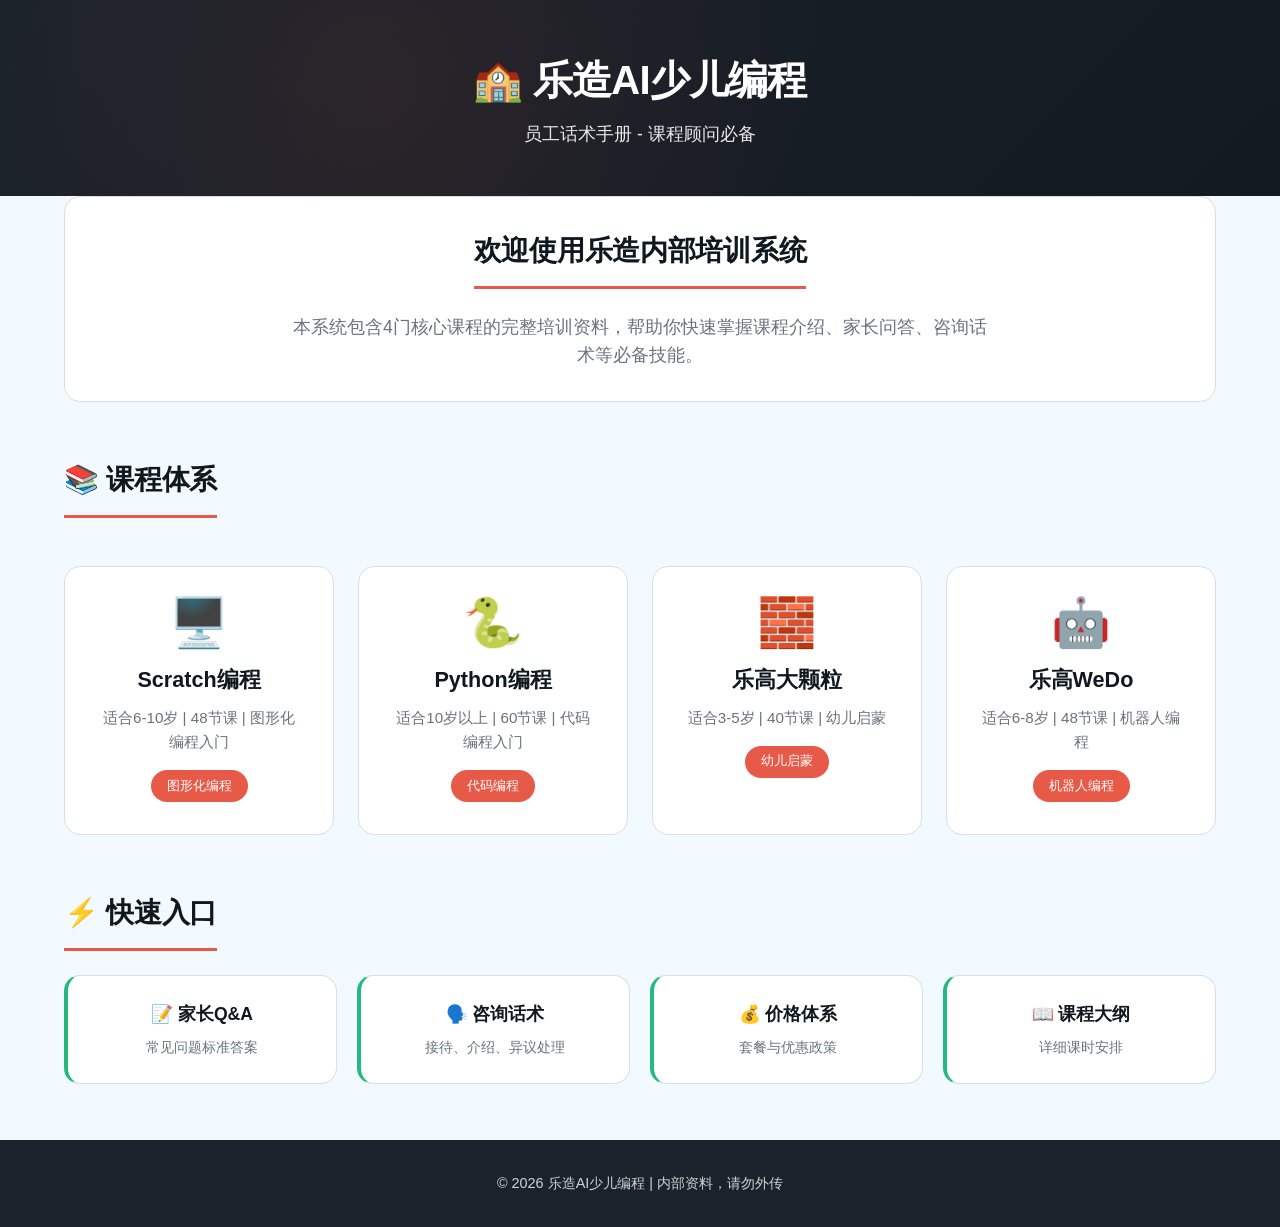
==== commit 663c42e8: "fix: 修复弹窗HTML错误" ====
--- a/index.html
+++ b/index.html
@@ -51,8 +51,8 @@
         </section>
     </main>
 
-详情弹窗 -->
-    <div id    <!-- 课程="course-modal" class="modal">
+    <!-- 课程详情弹窗 -->
+    <div id="course-modal" class="modal">
         <div class="modal-content">
             <span class="close" onclick="closeModal()">&times;</span>
             <div id="modal-body">
